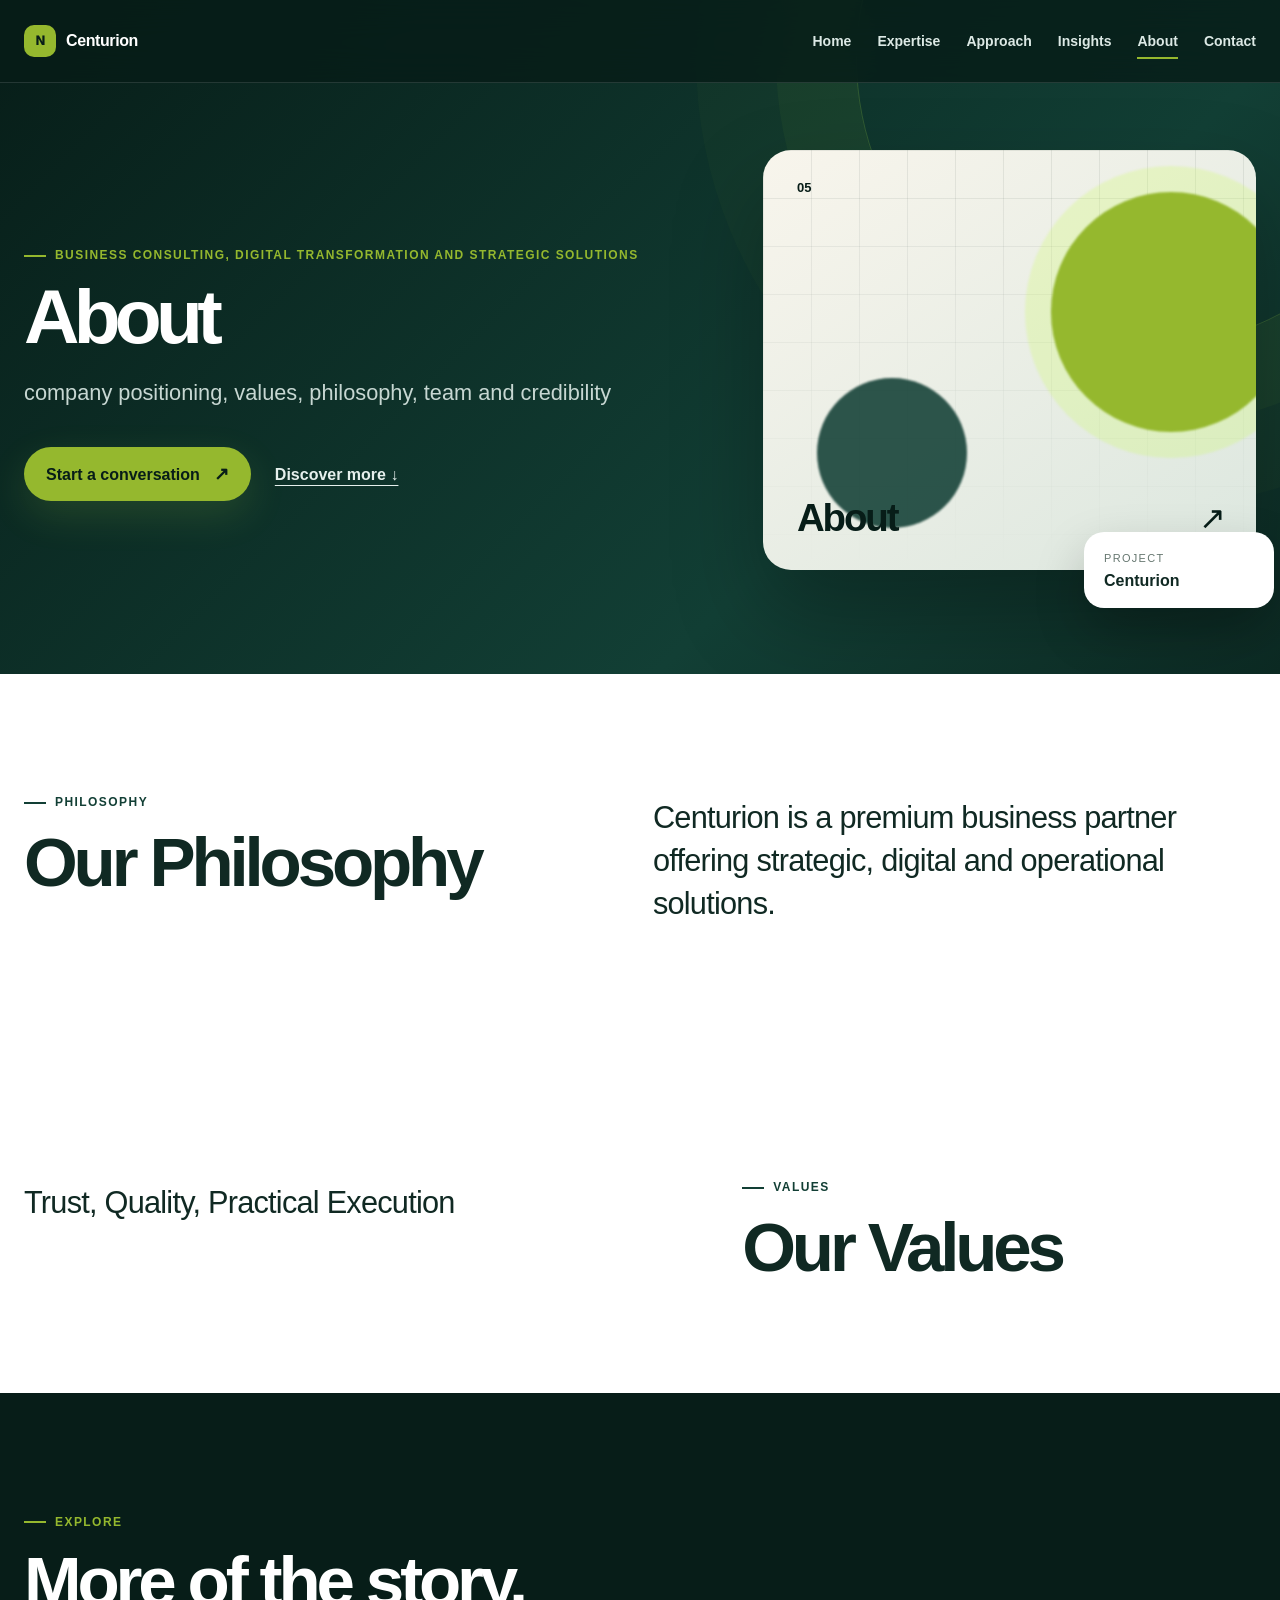
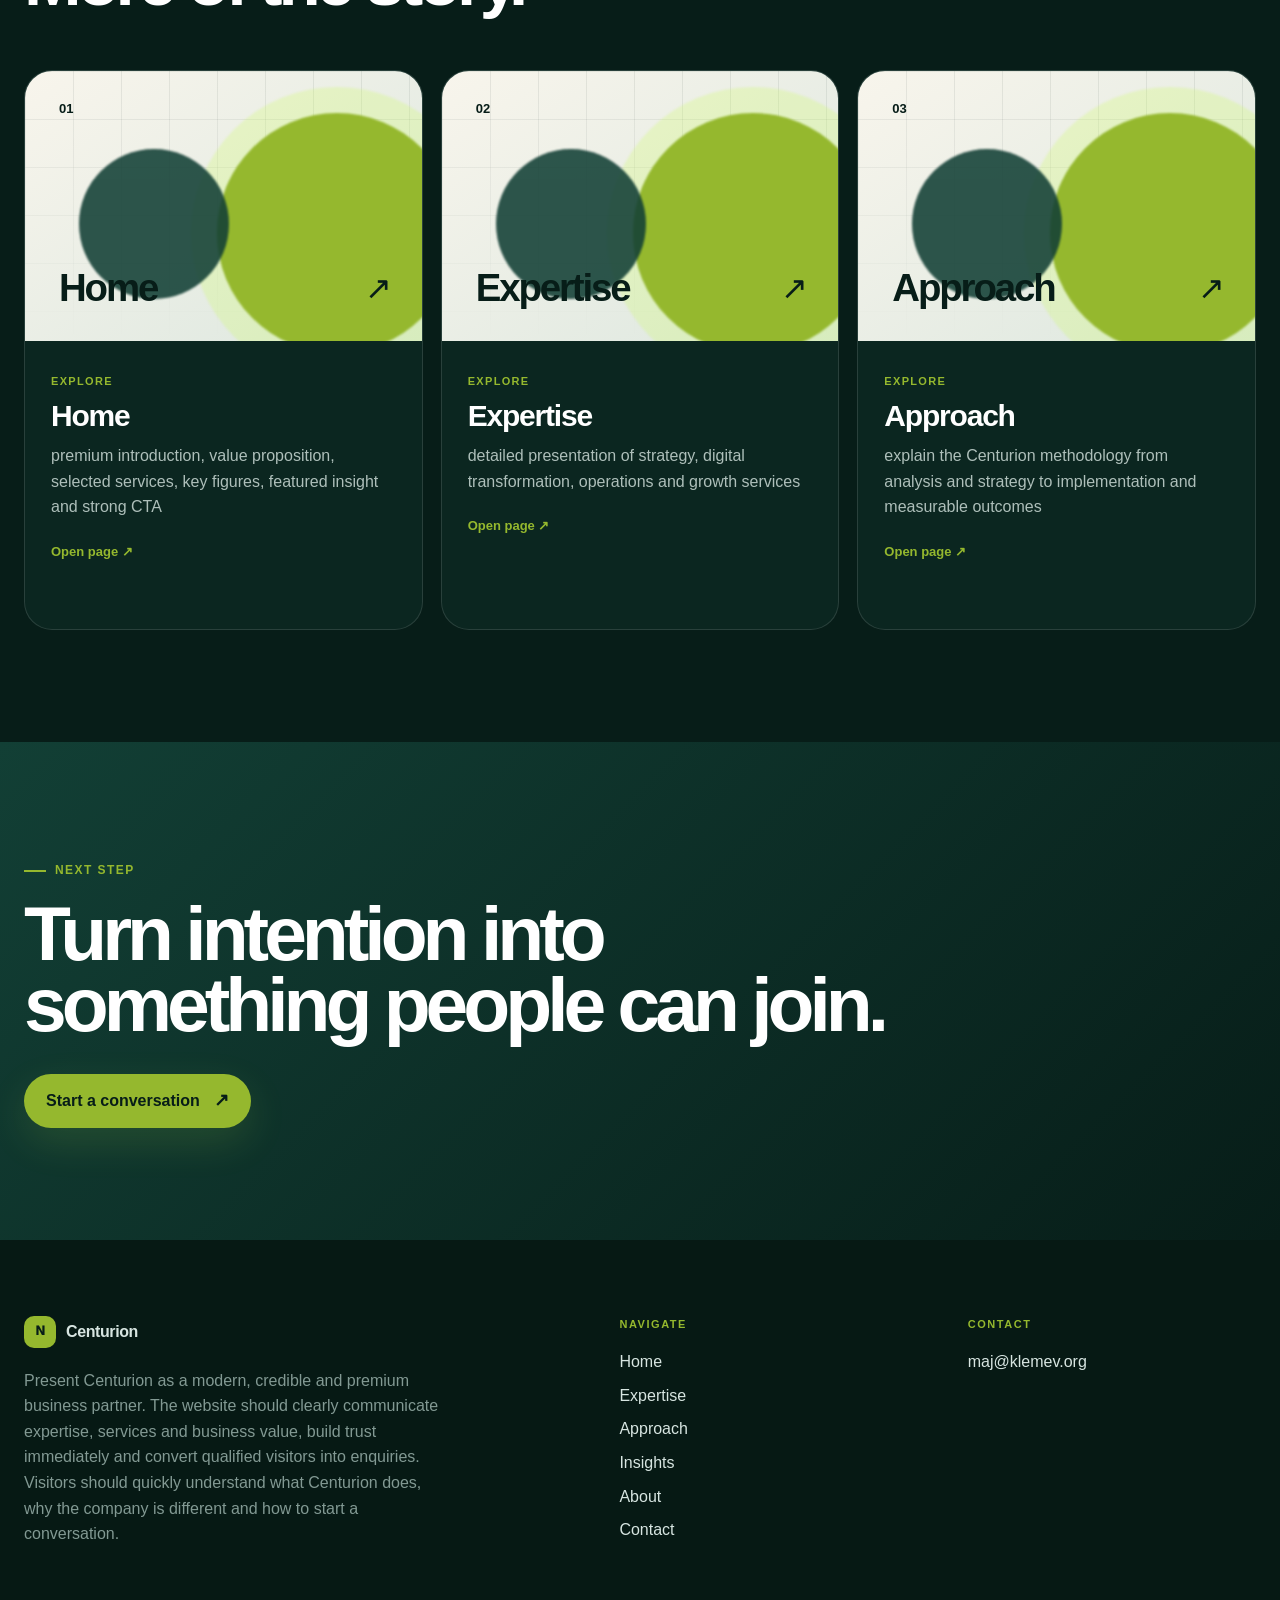
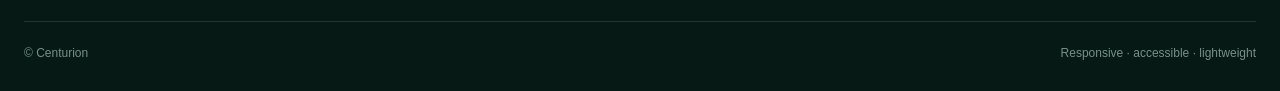
==== about.html @ f4023e40 "Agent build for Centurion" ====
<!doctype html>
<html lang="sl">
<head>
<meta charset="utf-8"><meta name="viewport" content="width=device-width,initial-scale=1">
<title>About | Centurion</title><meta name="description" content="Learn about Centurion&#x27;s philosophy, values and team.">
<meta property="og:title" content="About | Centurion"><meta property="og:description" content="Learn about Centurion&#x27;s philosophy, values and team."><meta property="og:type" content="website">
<meta name="theme-color" content="#123f35"><link rel="stylesheet" href="assets/site.css">
</head>
<body class="page page-about"><a class="skip" href="#content">Skip to content</a>
<header class="site-header"><div class="shell nav"><a class="brand" href="index.html"><span class="brand-mark">N</span><span>Centurion</span></a><button class="menu" type="button" aria-expanded="false" aria-controls="navLinks"><span></span><span></span></button><nav id="navLinks" class="nav-links" aria-label="Primary"><a href="index.html">Home</a><a href="expertise.html">Expertise</a><a href="approach.html">Approach</a><a href="insights.html">Insights</a><a href="about.html" aria-current="page">About</a><a href="contact.html">Contact</a></nav></div></header>
<main><section class="hero hero-inner"><div class="shell hero-grid">
      <div class="hero-copy reveal"><span class="label label-light">Business consulting, digital transformation and strategic solutions</span><h1>About</h1><p>company positioning, values, philosophy, team and credibility</p>
      <div class="hero-actions"><a class="button button-accent" href="contact.html">Start a conversation<span>↗</span></a><a class="text-link" href="#content">Discover more ↓</a></div>
      </div><div class="hero-art reveal"><div class="visual visual-0" aria-hidden="true">
      <div class="visual-grid"></div><div class="visual-orb visual-orb-a"></div><div class="visual-orb visual-orb-b"></div>
      <span class="visual-kicker">05</span><strong>About</strong><span class="visual-arrow">↗</span>
    </div><div class="hero-note"><span>Project</span><strong>Centurion</strong></div></div>
    </div></section><div id="content"></div><section class="section"><div class="shell section-split">
          <div class="section-head reveal"><span class="label">philosophy</span><h2>Our Philosophy</h2></div>
          <div class="prose reveal"><p>Centurion is a premium business partner offering strategic, digital and operational solutions.</p></div>
        </div></section><section class="section"><div class="shell section-split section-split-reverse">
          <div class="section-head reveal"><span class="label">values</span><h2>Our Values</h2></div>
          <div class="prose reveal"><p>Trust, Quality, Practical Execution</p></div>
        </div></section><section class="section section-ink"><div class="shell">
      <div class="section-head reveal"><span class="label">Explore</span><h2>More of the story.</h2></div>
      <div class="story-grid"><a class="story-card reveal" href="index.html">
              <div class="visual visual-0" aria-hidden="true">
      <div class="visual-grid"></div><div class="visual-orb visual-orb-a"></div><div class="visual-orb visual-orb-b"></div>
      <span class="visual-kicker">01</span><strong>Home</strong><span class="visual-arrow">↗</span>
    </div>
              <div class="story-card-copy"><span>Explore</span><h3>Home</h3><p>premium introduction, value proposition, selected services, key figures, featured insight and strong CTA</p><b>Open page ↗</b></div>
            </a><a class="story-card reveal" href="expertise.html">
              <div class="visual visual-1" aria-hidden="true">
      <div class="visual-grid"></div><div class="visual-orb visual-orb-a"></div><div class="visual-orb visual-orb-b"></div>
      <span class="visual-kicker">02</span><strong>Expertise</strong><span class="visual-arrow">↗</span>
    </div>
              <div class="story-card-copy"><span>Explore</span><h3>Expertise</h3><p>detailed presentation of strategy, digital transformation, operations and growth services</p><b>Open page ↗</b></div>
            </a><a class="story-card reveal" href="approach.html">
              <div class="visual visual-2" aria-hidden="true">
      <div class="visual-grid"></div><div class="visual-orb visual-orb-a"></div><div class="visual-orb visual-orb-b"></div>
      <span class="visual-kicker">03</span><strong>Approach</strong><span class="visual-arrow">↗</span>
    </div>
              <div class="story-card-copy"><span>Explore</span><h3>Approach</h3><p>explain the Centurion methodology from analysis and strategy to implementation and measurable outcomes</p><b>Open page ↗</b></div>
            </a></div>
    </div></section><section class="section final-cta"><div class="shell reveal">
      <span class="label">Next step</span><h2>Turn intention into something people can join.</h2>
      <a class="button button-accent" href="contact.html">Start a conversation<span>↗</span></a>
    </div></section></main>
<footer class="site-footer"><div class="shell footer-grid"><div><a class="brand brand-footer" href="index.html"><span class="brand-mark">N</span><span>Centurion</span></a><p>Present Centurion as a modern, credible and premium business partner. The website should clearly communicate expertise, services and business value, build trust immediately and convert qualified visitors into enquiries. Visitors should quickly understand what Centurion does, why the company is different and how to start a conversation.</p></div><div><span class="footer-label">Navigate</span><nav class="footer-nav"><a href="index.html">Home</a><a href="expertise.html">Expertise</a><a href="approach.html">Approach</a><a href="insights.html">Insights</a><a href="about.html" aria-current="page">About</a><a href="contact.html">Contact</a></nav></div><div><span class="footer-label">Contact</span><a href="mailto:maj@klemev.org">maj@klemev.org</a></div></div><div class="shell footer-bottom"><span>© Centurion</span><span>Responsive · accessible · lightweight</span></div></footer>
<script src="assets/site.js" defer></script></body></html>
---- assets/site.css ----
:root{--primary:#123f35;--accent:#95b82e;--bg:#ffffff;--ink:#102923;--paper:#fff;--muted:#667770;--dark:#071d18;--dark2:#0d2b24;--line:rgba(16,33,43,.14);--shell:1240px;--radius:28px}
*{box-sizing:border-box}html{scroll-behavior:smooth}body{margin:0;background:var(--bg);color:var(--ink);font:400 16px/1.6 Inter,ui-sans-serif,-apple-system,BlinkMacSystemFont,"Segoe UI",sans-serif;-webkit-font-smoothing:antialiased}a{color:inherit}img{max-width:100%}.shell{width:min(var(--shell),calc(100% - 48px));margin:auto}.skip{position:fixed;left:16px;top:-80px;z-index:1000;background:var(--accent);color:#071d18;padding:12px 16px;border-radius:999px;font-weight:800}.skip:focus{top:16px}a:focus-visible,button:focus-visible{outline:3px solid var(--accent);outline-offset:4px}
.site-header{position:fixed;inset:0 0 auto;z-index:100;border-bottom:1px solid rgba(255,255,255,.12);background:rgba(7,29,24,.82);backdrop-filter:blur(18px)}.nav{min-height:82px;display:flex;align-items:center;gap:28px}.brand{display:flex;align-items:center;gap:10px;color:#fff;font-weight:850;text-decoration:none;letter-spacing:-.025em}.brand-mark{width:32px;height:32px;display:grid;place-items:center;border-radius:10px;background:var(--accent);color:#071d18;font-size:13px;font-weight:950}.nav-links{margin-left:auto;display:flex;align-items:center;gap:26px}.nav-links a{position:relative;color:#dce9e5;text-decoration:none;font-size:14px;font-weight:650}.nav-links a::after{content:"";position:absolute;left:0;right:100%;bottom:-7px;height:2px;background:var(--accent);transition:.25s}.nav-links a:hover::after,.nav-links a[aria-current="page"]::after{right:0}.menu{display:none;margin-left:auto;width:44px;height:44px;border:1px solid rgba(255,255,255,.18);border-radius:14px;background:transparent}.menu span{display:block;width:18px;height:2px;margin:5px auto;background:#fff}
.hero{position:relative;overflow:hidden;background:linear-gradient(135deg,var(--dark) 0%,var(--primary) 68%,var(--dark2) 100%);color:#fff}.hero::after{content:"";position:absolute;right:-12vw;top:-18vw;width:45vw;height:45vw;border:1px solid rgba(199,255,74,.18);border-radius:50%;box-shadow:0 0 0 80px rgba(199,255,74,.035),0 0 0 160px rgba(199,255,74,.02)}.hero-grid{position:relative;z-index:2;min-height:760px;padding:150px 0 84px;display:grid;grid-template-columns:minmax(0,1.15fr) minmax(360px,.85fr);align-items:center;gap:72px}.hero-inner .hero-grid{min-height:620px}.hero-copy h1{max-width:940px;margin:18px 0 26px;font-size:clamp(58px,7.4vw,118px);line-height:.88;letter-spacing:-.075em;font-weight:900;text-wrap:balance}.hero-inner .hero-copy h1{font-size:clamp(54px,6vw,92px)}.hero-copy p{max-width:720px;margin:0;color:#c7d7d2;font-size:clamp(18px,1.7vw,24px);line-height:1.5}.label{display:inline-flex;align-items:center;gap:9px;font-size:12px;font-weight:850;letter-spacing:.12em;text-transform:uppercase;color:var(--primary)}.label::before{content:"";width:22px;height:2px;background:currentColor}.label-light{color:var(--accent)}.hero-actions{display:flex;align-items:center;gap:24px;margin-top:38px;flex-wrap:wrap}.button{display:inline-flex;align-items:center;justify-content:center;gap:14px;min-height:54px;padding:0 22px;border-radius:999px;text-decoration:none;font-weight:800;transition:transform .25s,box-shadow .25s}.button:hover{transform:translateY(-3px)}.button-accent{background:var(--accent);color:#071d18;box-shadow:0 14px 40px rgba(199,255,74,.12)}.button span{font-size:18px}.text-link{color:#e6f0ed;text-underline-offset:5px;font-weight:650}
.hero-art{position:relative;min-height:440px}.visual{position:relative;min-height:420px;height:100%;overflow:hidden;border-radius:var(--radius);background:linear-gradient(145deg,#f8f5ec 0%,#dce7df 100%);color:#071d18;box-shadow:0 42px 90px rgba(0,0,0,.28)}.visual-grid{position:absolute;inset:0;background-image:linear-gradient(rgba(7,29,24,.08) 1px,transparent 1px),linear-gradient(90deg,rgba(7,29,24,.08) 1px,transparent 1px);background-size:48px 48px;mask-image:linear-gradient(to bottom,#000,transparent)}.visual-orb{position:absolute;border-radius:50%;filter:blur(1px)}.visual-orb-a{width:240px;height:240px;right:-35px;top:42px;background:var(--accent);box-shadow:0 0 0 26px rgba(199,255,74,.22)}.visual-orb-b{width:150px;height:150px;left:54px;bottom:42px;background:var(--primary);opacity:.88}.visual strong{position:absolute;left:34px;bottom:34px;z-index:3;max-width:70%;font-size:clamp(30px,3vw,52px);line-height:.95;letter-spacing:-.055em}.visual-kicker{position:absolute;left:34px;top:28px;z-index:3;font-size:13px;font-weight:900}.visual-arrow{position:absolute;right:30px;bottom:26px;z-index:3;font-size:32px}.hero-note{position:absolute;right:-18px;bottom:-18px;z-index:4;width:190px;padding:18px 20px;border-radius:20px;background:#fff;color:var(--ink);box-shadow:0 22px 50px rgba(0,0,0,.22)}.hero-note span{display:block;color:var(--muted);font-size:11px;text-transform:uppercase;letter-spacing:.12em}.hero-note strong{display:block;margin-top:4px;line-height:1.15}
.section{padding:112px 0}.section:nth-of-type(even):not(.hero):not(.section-ink):not(.metric-band):not(.final-cta){background:rgba(255,255,255,.42)}.section-head h2{max-width:820px;margin:16px 0 0;font-size:clamp(42px,5.4vw,78px);line-height:.98;letter-spacing:-.06em;text-wrap:balance}.section-head>p{max-width:620px;color:var(--muted);font-size:18px}.intro-grid,.section-split{display:grid;grid-template-columns:minmax(0,.92fr) minmax(0,1.08fr);gap:clamp(60px,9vw,140px);align-items:start}.section-split-reverse{grid-template-columns:minmax(0,1.08fr) minmax(0,.92fr)}.section-split-reverse .section-head{order:2}.prose{max-width:720px;padding-top:10px}.prose p{margin:0 0 22px;font-size:clamp(18px,1.6vw,22px);line-height:1.65;color:#42564f}.prose p:first-child{font-size:clamp(24px,2.4vw,34px);line-height:1.4;color:var(--ink);letter-spacing:-.025em}
.journey{background:#fff}.steps{display:grid;grid-template-columns:repeat(4,1fr);margin-top:60px;border-top:1px solid var(--line)}.step{position:relative;padding:30px 26px 18px 0;min-height:180px;border-right:1px solid var(--line)}.step:last-child{border-right:0}.step>span{font-size:12px;color:var(--muted);font-weight:800}.step h3{margin:36px 0 0;font-size:clamp(26px,2.5vw,40px);letter-spacing:-.04em}.step-line{position:absolute;left:0;top:-2px;width:48%;height:3px;background:var(--accent)}
.metric-band{background:var(--accent);color:#071d18}.metric-band .label{color:#071d18}.metrics{display:grid;grid-template-columns:repeat(4,1fr);margin-top:54px;border-top:1px solid rgba(7,29,24,.24)}.metric{padding:28px 20px 10px 0;border-right:1px solid rgba(7,29,24,.24)}.metric:last-child{border-right:0}.metric strong{display:block;font-size:clamp(46px,6vw,86px);line-height:1;letter-spacing:-.065em}.metric span{display:block;margin-top:10px;font-weight:700}
.section-ink{background:var(--dark);color:#fff}.section-ink .label{color:var(--accent)}.story-grid{display:grid;grid-template-columns:repeat(3,1fr);gap:18px;margin-top:54px}.story-card{display:flex;min-height:560px;flex-direction:column;border:1px solid rgba(255,255,255,.12);border-radius:var(--radius);overflow:hidden;background:#0b2620;color:#fff;text-decoration:none;transition:transform .3s,border-color .3s}.story-card:hover{transform:translateY(-6px);border-color:rgba(199,255,74,.6)}.story-card .visual{min-height:270px;height:270px;border-radius:0;box-shadow:none}.story-card-copy{padding:26px}.story-card-copy>span{color:var(--accent);font-size:11px;text-transform:uppercase;letter-spacing:.12em;font-weight:850}.story-card h3{margin:9px 0 12px;font-size:30px;line-height:1;letter-spacing:-.04em}.story-card p{margin:0;color:#aebfba}.story-card b{display:block;margin-top:auto;padding-top:22px;font-size:13px;color:var(--accent)}
.contact-panel{background:#fff}.contact-grid{display:grid;grid-template-columns:1fr .8fr;gap:80px;align-items:center}.contact-box{padding:38px;border-radius:var(--radius);background:var(--bg);border:1px solid var(--line)}.contact-box>span{display:block;color:var(--muted);font-size:12px;text-transform:uppercase;letter-spacing:.12em}.contact-box>a{display:block;margin-top:12px;font-size:clamp(26px,3vw,44px);line-height:1.1;letter-spacing:-.045em;font-weight:850;word-break:break-word}.contact-box p{color:var(--muted)}.final-cta{background:linear-gradient(135deg,var(--primary),var(--dark));color:#fff}.final-cta .label{color:var(--accent)}.final-cta h2{max-width:900px;margin:18px 0 34px;font-size:clamp(50px,6vw,92px);line-height:.92;letter-spacing:-.065em}
.site-footer{padding:76px 0 28px;background:#061914;color:#d7e5e1}.footer-grid{display:grid;grid-template-columns:1.3fr .7fr .7fr;gap:60px;padding-bottom:58px}.brand-footer{margin-bottom:20px}.footer-grid p{max-width:430px;color:#829993}.footer-label{display:block;margin-bottom:16px;color:var(--accent);font-size:11px;text-transform:uppercase;letter-spacing:.14em;font-weight:850}.footer-nav{display:grid;gap:8px}.footer-nav a,.footer-grid a{color:#d7e5e1;text-decoration:none}.footer-bottom{padding-top:22px;border-top:1px solid rgba(255,255,255,.12);display:flex;justify-content:space-between;gap:20px;color:#759089;font-size:12px}
.js .reveal{opacity:0;transform:translateY(18px);transition:opacity .65s ease,transform .65s ease}.js .reveal.is-visible{opacity:1;transform:none}
@media(max-width:980px){.hero-grid{grid-template-columns:1fr;min-height:auto;padding-top:142px}.hero-art{min-height:360px}.intro-grid,.section-split,.section-split-reverse,.contact-grid{grid-template-columns:1fr;gap:42px}.section-split-reverse .section-head{order:0}.steps,.metrics{grid-template-columns:repeat(2,1fr)}.story-grid{grid-template-columns:1fr 1fr}.footer-grid{grid-template-columns:1fr 1fr}}
@media(max-width:760px){.shell{width:min(100% - 28px,var(--shell))}.nav{min-height:70px}.menu{display:block}.nav-links{display:none;position:absolute;left:14px;right:14px;top:76px;padding:18px;border-radius:20px;background:#08221c;box-shadow:0 25px 60px rgba(0,0,0,.3);flex-direction:column;align-items:stretch;gap:0}.nav-links.open{display:flex}.nav-links a{padding:12px}.hero-grid{padding:120px 0 62px;gap:42px}.hero-copy h1{font-size:clamp(48px,15vw,76px)}.hero-art,.visual{min-height:330px}.hero-note{right:12px;bottom:-12px}.section{padding:78px 0}.section-head h2{font-size:clamp(38px,11vw,56px)}.steps,.metrics,.story-grid,.footer-grid{grid-template-columns:1fr}.step,.metric{border-right:0;border-bottom:1px solid var(--line)}.story-card{min-height:0}.footer-bottom{flex-direction:column}}
@media(prefers-reduced-motion:reduce){html{scroll-behavior:auto}*{animation:none!important;transition:none!important}.js .reveal{opacity:1;transform:none}}
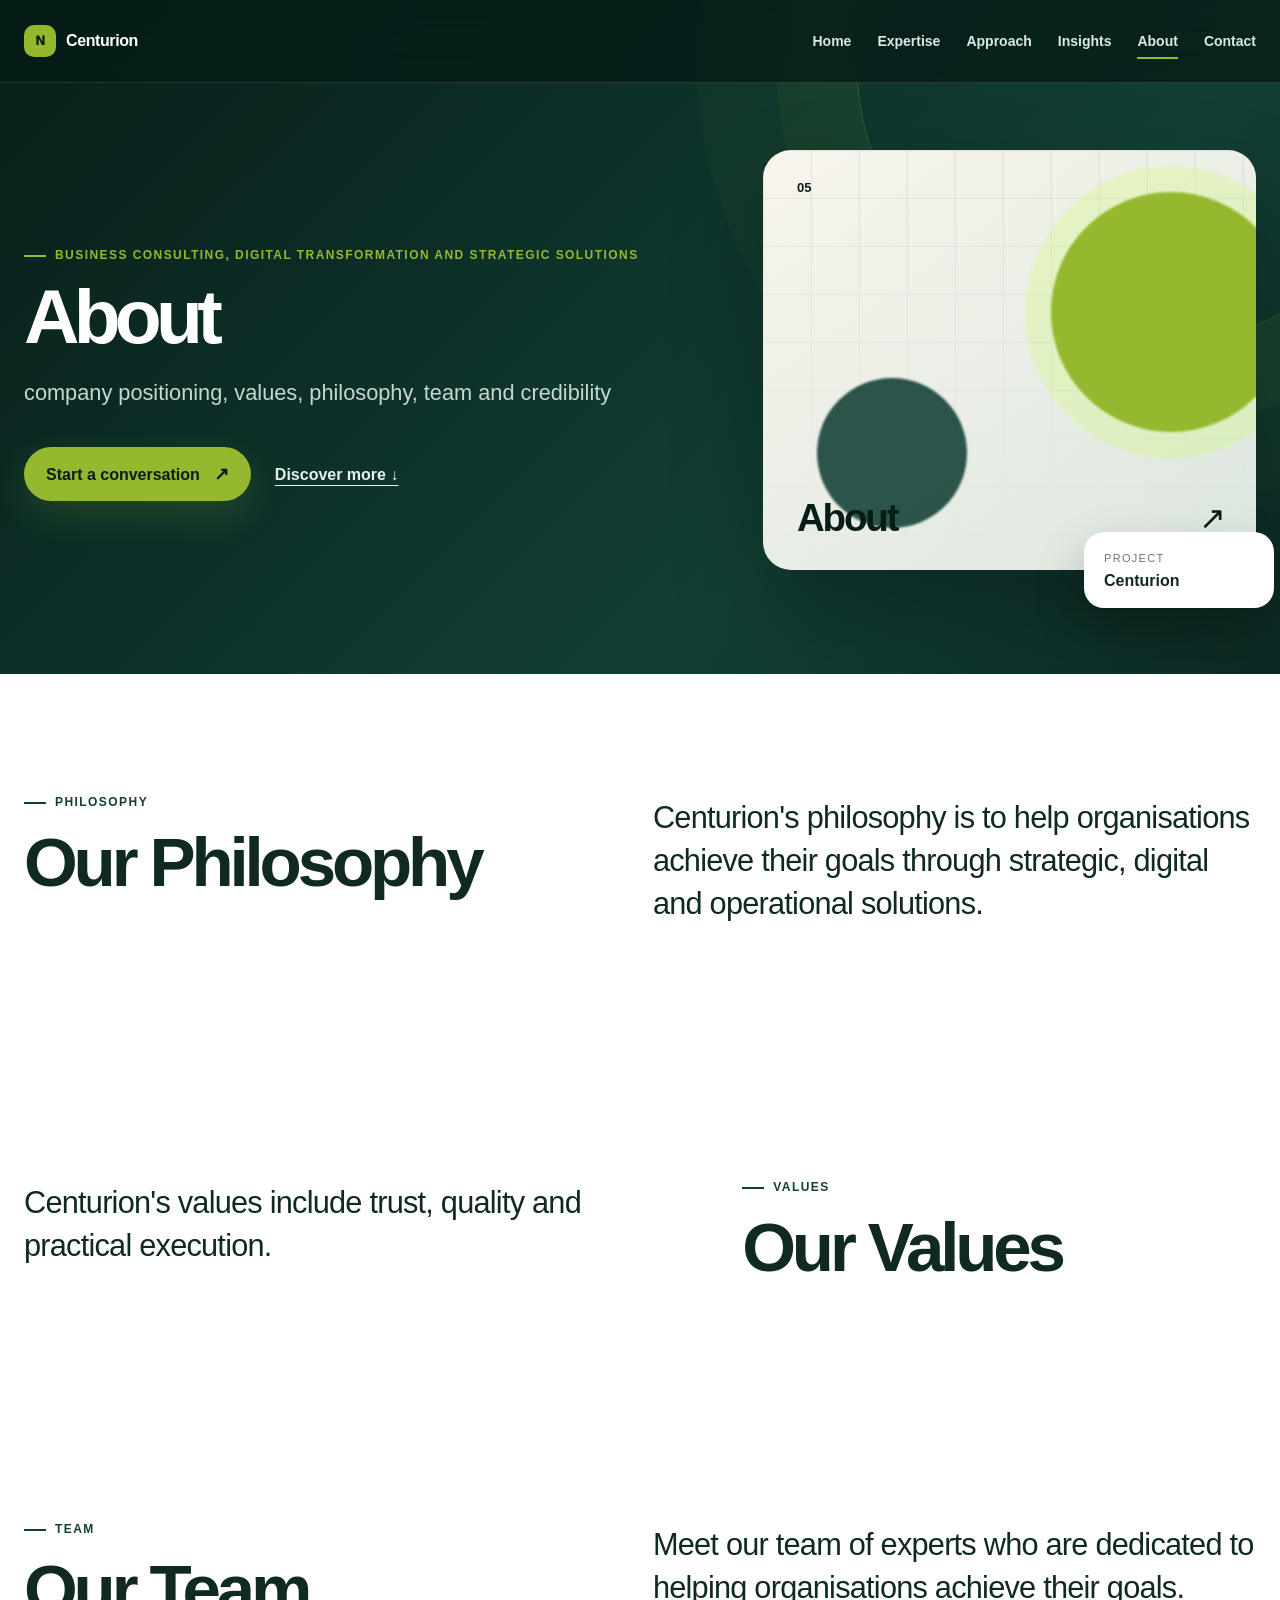
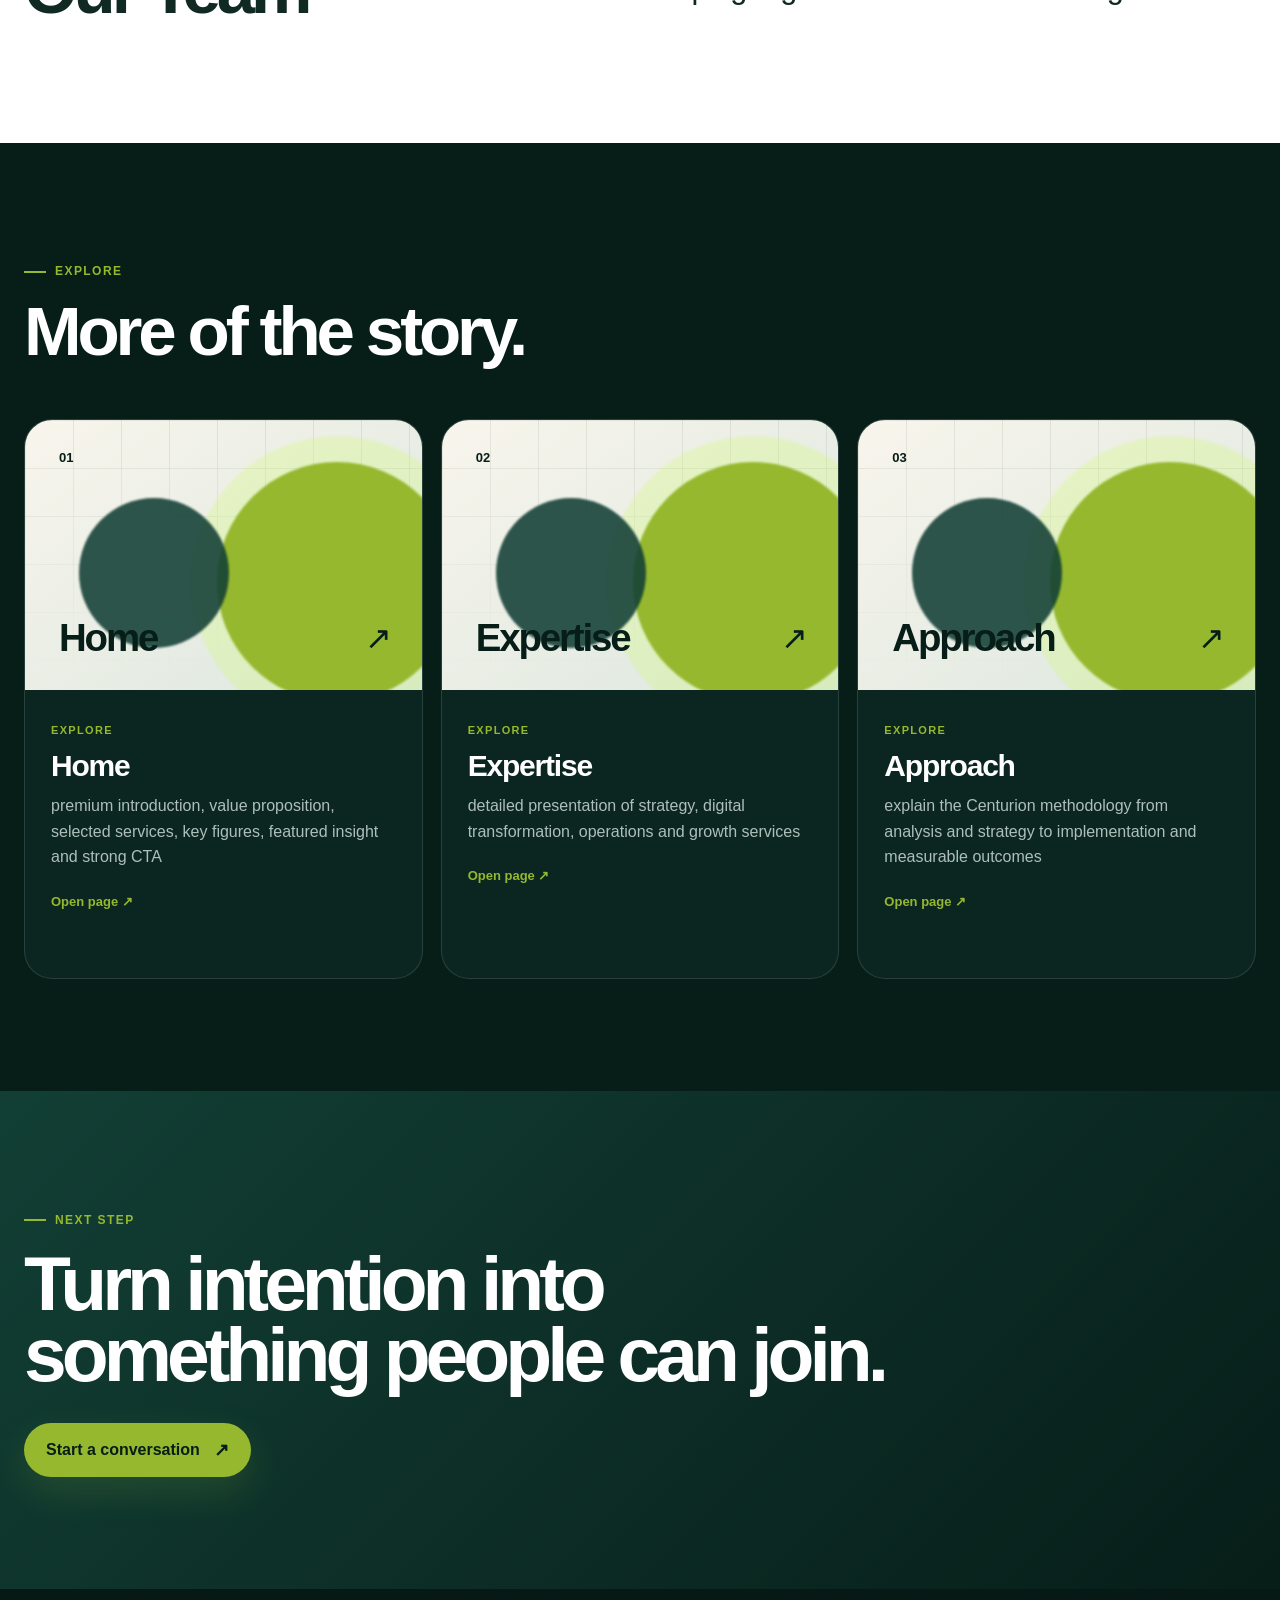
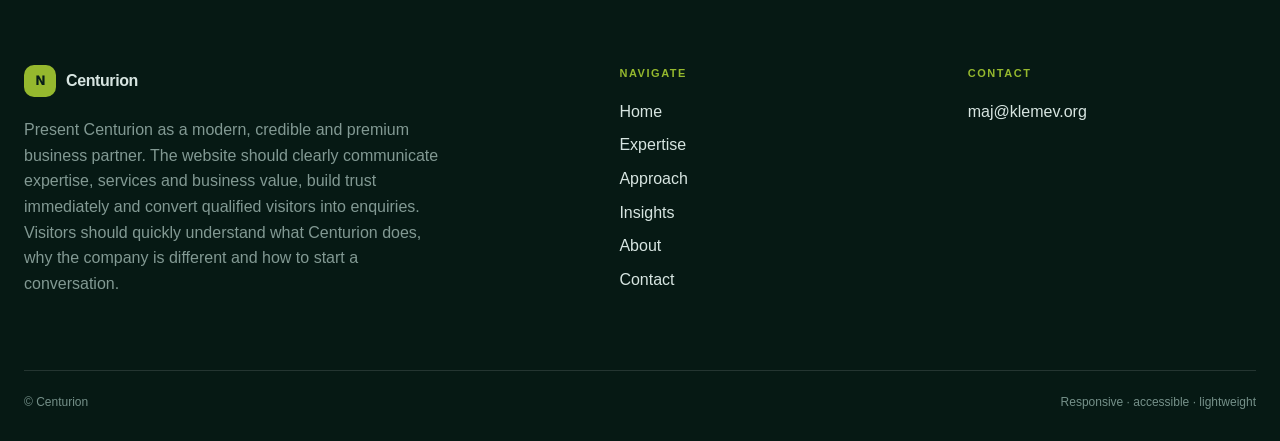
==== commit 51deb670: "Agent build for Centurion" ====
--- a/about.html
+++ b/about.html
@@ -17,10 +17,13 @@
     </div><div class="hero-note"><span>Project</span><strong>Centurion</strong></div></div>
     </div></section><div id="content"></div><section class="section"><div class="shell section-split">
           <div class="section-head reveal"><span class="label">philosophy</span><h2>Our Philosophy</h2></div>
-          <div class="prose reveal"><p>Centurion is a premium business partner offering strategic, digital and operational solutions.</p></div>
+          <div class="prose reveal"><p>Centurion's philosophy is to help organisations achieve their goals through strategic, digital and operational solutions.</p></div>
         </div></section><section class="section"><div class="shell section-split section-split-reverse">
           <div class="section-head reveal"><span class="label">values</span><h2>Our Values</h2></div>
-          <div class="prose reveal"><p>Trust, Quality, Practical Execution</p></div>
+          <div class="prose reveal"><p>Centurion's values include trust, quality and practical execution.</p></div>
+        </div></section><section class="section"><div class="shell section-split">
+          <div class="section-head reveal"><span class="label">team</span><h2>Our Team</h2></div>
+          <div class="prose reveal"><p>Meet our team of experts who are dedicated to helping organisations achieve their goals.</p></div>
         </div></section><section class="section section-ink"><div class="shell">
       <div class="section-head reveal"><span class="label">Explore</span><h2>More of the story.</h2></div>
       <div class="story-grid"><a class="story-card reveal" href="index.html">
